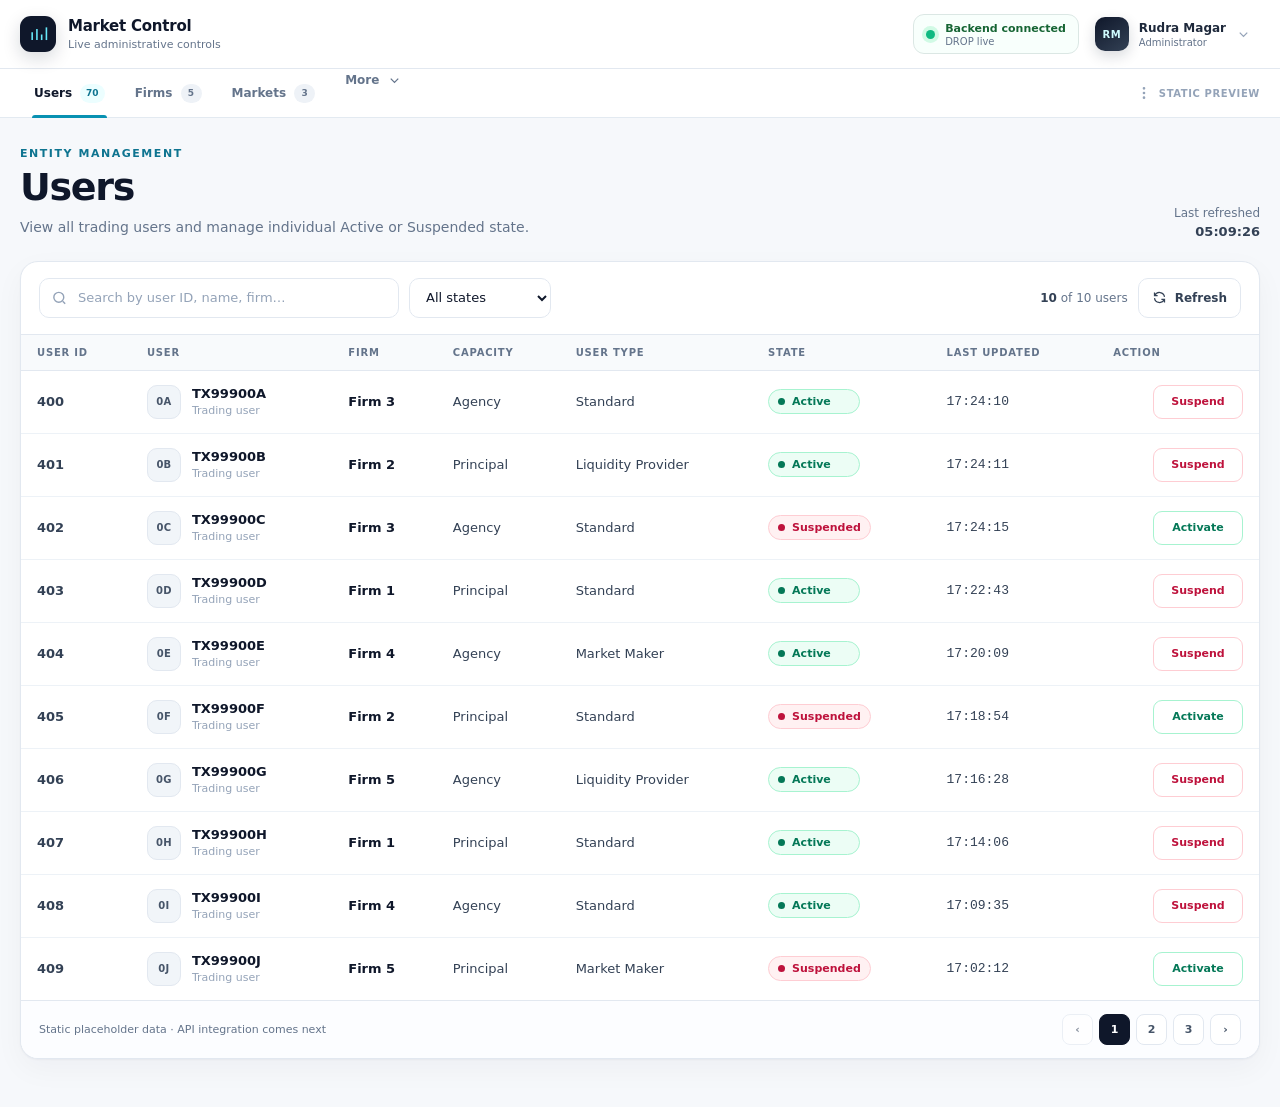
==== frontend/index.html @ 20455102 "Add market control static user, firms, market UI" ====
<!doctype html>
<html lang="en">
<head>
  <meta charset="utf-8">
  <meta name="viewport" content="width=device-width, initial-scale=1">
  <meta name="description" content="Market Control Users page">
  <title>Users · Market Control</title>
  <link rel="stylesheet" href="./css/output.css">
</head>
<body>
  <div class="app-shell">
    <header class="site-header">
      <div class="topbar">
        <div class="topbar-inner">
          <a class="brand" href="./index.html" aria-label="Market Control users page">
            <span class="brand-mark"><svg width="19" height="19" viewBox="0 0 24 24" fill="none" stroke="currentColor" stroke-width="2" aria-hidden="true"><path d="M4 19V9"></path><path d="M10 19V5"></path><path d="M16 19v-7"></path><path d="M22 19V3"></path></svg></span>
            <span class="brand-copy">
              <span class="brand-title">Market Control</span>
              <span class="brand-subtitle">Live administrative controls</span>
            </span>
          </a>

          <div class="topbar-actions">
            <div class="connection" title="Static design preview">
              <span class="connection-dot" aria-hidden="true"></span>
              <span class="connection-copy">
                <strong>Backend connected</strong>
                <span>DROP live</span>
              </span>
            </div>

            <div class="user-menu">
              <button class="user-menu-button" type="button" data-user-menu-button aria-expanded="false" aria-controls="user-menu-panel">
                <span class="logged-user-avatar" aria-hidden="true">RM</span>
                <span class="logged-user-copy">
                  <strong>Rudra Magar</strong>
                  <span>Administrator</span>
                </span>
                <span class="user-menu-chevron"><svg width="15" height="15" viewBox="0 0 24 24" fill="none" stroke="currentColor" stroke-width="2" aria-hidden="true"><path d="m6 9 6 6 6-6"></path></svg></span>
              </button>

              <div class="user-dropdown" id="user-menu-panel" data-user-menu-panel hidden>
                <div class="user-dropdown-header">
                  <span class="logged-user-avatar logged-user-avatar--large" aria-hidden="true">RM</span>
                  <div>
                    <strong>Rudra Magar</strong>
                    <span>Administrator</span>
                  </div>
                </div>
                <div class="user-dropdown-divider"></div>
                <button class="user-dropdown-item" type="button" disabled>
                  <svg width="17" height="17" viewBox="0 0 24 24" fill="none" stroke="currentColor" stroke-width="2" aria-hidden="true"><path d="M20 21a8 8 0 0 0-16 0"></path><circle cx="12" cy="7" r="4"></circle></svg>
                  <span>Profile settings</span>
                  <small>Later</small>
                </button>
                <button class="user-dropdown-item" type="button" disabled>
                  <svg width="17" height="17" viewBox="0 0 24 24" fill="none" stroke="currentColor" stroke-width="2" aria-hidden="true"><path d="M10 17l5-5-5-5"></path><path d="M15 12H3"></path><path d="M15 3h4a2 2 0 0 1 2 2v14a2 2 0 0 1-2 2h-4"></path></svg>
                  <span>Sign out</span>
                  <small>Later</small>
                </button>
              </div>
            </div>

            <button class="mobile-nav-button" type="button" data-mobile-nav-button aria-expanded="false" aria-controls="primary-navigation" aria-label="Open navigation">
              <svg width="20" height="20" viewBox="0 0 24 24" fill="none" stroke="currentColor" stroke-width="2" aria-hidden="true"><path d="M4 7h16"></path><path d="M4 12h16"></path><path d="M4 17h16"></path></svg>
            </button>
          </div>
        </div>
      </div>

      <nav class="primary-nav" id="primary-navigation" data-primary-nav aria-label="Primary navigation">
        <div class="primary-nav-inner">
          <div class="primary-nav-links">
            <a class="primary-nav-link" href="index.html" aria-current="page">Users <span class="primary-nav-count">70</span></a>
            <a class="primary-nav-link" href="firms.html">Firms <span class="primary-nav-count">5</span></a>
            <a class="primary-nav-link" href="markets.html">Markets <span class="primary-nav-count">3</span></a>

            <div class="more-menu">
              <button class="primary-nav-link primary-nav-link--button" type="button" data-more-menu-button aria-expanded="false" aria-controls="more-navigation-menu">
                <span>More</span>
                <svg width="15" height="15" viewBox="0 0 24 24" fill="none" stroke="currentColor" stroke-width="2" aria-hidden="true"><path d="m6 9 6 6 6-6"></path></svg>
              </button>
              <div class="more-dropdown" id="more-navigation-menu" data-more-menu-panel hidden>
                <p class="more-dropdown-label">Future modules</p>
                <button type="button" disabled><span>Sessions</span><small>Coming later</small></button>
                <button type="button" disabled><span>System events</span><small>Coming later</small></button>
                <button type="button" disabled><span>Reference data</span><small>Coming later</small></button>
              </div>
            </div>
          </div>

          <div class="primary-nav-context">
            <svg width="16" height="16" viewBox="0 0 24 24" fill="none" stroke="currentColor" stroke-width="2" aria-hidden="true"><circle cx="12" cy="5" r="1"></circle><circle cx="12" cy="12" r="1"></circle><circle cx="12" cy="19" r="1"></circle></svg>
            <span>Static preview</span>
          </div>
        </div>
      </nav>
    </header>

    <main class="page">
      <section class="page-heading">
        <div>
          <p class="eyebrow">Entity management</p>
          <h1 class="page-title">Users</h1>
          <p class="page-description">View all trading users and manage individual Active or Suspended state.</p>
        </div>
        <div class="refreshed">Last refreshed<strong data-refreshed-time>--:--:--</strong></div>
      </section>


      <section class="table-card" aria-labelledby="users-table-title">
        <div class="table-toolbar">
          <div class="toolbar-left">
            <label class="search-wrap">
              <span class="sr-only">Search users</span>
              <svg class="search-icon" viewBox="0 0 24 24" fill="none" stroke="currentColor" stroke-width="2" aria-hidden="true"><circle cx="11" cy="11" r="7"></circle><path d="m20 20-3.5-3.5"></path></svg>
              <input class="search-input" type="search" placeholder="Search by user ID, name, firm…" data-search autocomplete="off">
            </label>
            <label>
              <span class="sr-only">Filter by state</span>
              <select class="filter-select" data-state-filter aria-label="Filter by state">
                <option value="all">All states</option>
                <option value="active">Active</option>
                <option value="suspended">Suspended</option>
              </select>
            </label>
          </div>
          <div class="toolbar-right">
            <span class="summary-text"><strong data-visible-count>10</strong> of 10 users</span>
            <button class="refresh-button" type="button" data-refresh><svg width="15" height="15" viewBox="0 0 24 24" fill="none" stroke="currentColor" stroke-width="2" aria-hidden="true"><path d="M20 11a8.1 8.1 0 0 0-15.5-2M4 4v5h5"></path><path d="M4 13a8.1 8.1 0 0 0 15.5 2M20 20v-5h-5"></path></svg><span>Refresh</span></button>
          </div>
        </div>

        <div class="table-scroll">
          <table class="entity-table" data-entity-table data-entity-type="user">
            <caption id="users-table-title" style="position:absolute;width:1px;height:1px;padding:0;margin:-1px;overflow:hidden;clip:rect(0,0,0,0);white-space:nowrap;border:0">Users list</caption>
            <thead><tr><th scope="col">User ID</th><th scope="col">User</th><th scope="col">Firm</th><th scope="col">Capacity</th><th scope="col">User type</th><th scope="col">State</th><th scope="col">Last updated</th><th scope="col">Action</th></tr></thead>
            <tbody><tr data-row data-id="400" data-name="TX99900A" data-state="active" data-search="400 TX99900A Firm 3 Agency Standard active">
      <td class="id-cell">400</td>
      <td><div class="entity-name"><span class="entity-avatar">0A</span><div><div class="cell-primary">TX99900A</div><div class="cell-secondary">Trading user</div></div></div></td>
      <td><div class="cell-primary">Firm 3</div></td>
      <td>Agency</td>
      <td>Standard</td>
      <td><span class="state-badge state-badge--active" data-state-badge>Active</span></td>
      <td class="mono" data-updated-time>17:24:10</td>
      <td class="action-cell"><button class="action-button action-button--suspend" type="button" data-state-action data-action="suspend">Suspend</button></td>
    </tr><tr data-row data-id="401" data-name="TX99900B" data-state="active" data-search="401 TX99900B Firm 2 Principal Liquidity Provider active">
      <td class="id-cell">401</td>
      <td><div class="entity-name"><span class="entity-avatar">0B</span><div><div class="cell-primary">TX99900B</div><div class="cell-secondary">Trading user</div></div></div></td>
      <td><div class="cell-primary">Firm 2</div></td>
      <td>Principal</td>
      <td>Liquidity Provider</td>
      <td><span class="state-badge state-badge--active" data-state-badge>Active</span></td>
      <td class="mono" data-updated-time>17:24:11</td>
      <td class="action-cell"><button class="action-button action-button--suspend" type="button" data-state-action data-action="suspend">Suspend</button></td>
    </tr><tr data-row data-id="402" data-name="TX99900C" data-state="suspended" data-search="402 TX99900C Firm 3 Agency Standard suspended">
      <td class="id-cell">402</td>
      <td><div class="entity-name"><span class="entity-avatar">0C</span><div><div class="cell-primary">TX99900C</div><div class="cell-secondary">Trading user</div></div></div></td>
      <td><div class="cell-primary">Firm 3</div></td>
      <td>Agency</td>
      <td>Standard</td>
      <td><span class="state-badge state-badge--suspended" data-state-badge>Suspended</span></td>
      <td class="mono" data-updated-time>17:24:15</td>
      <td class="action-cell"><button class="action-button action-button--activate" type="button" data-state-action data-action="activate">Activate</button></td>
    </tr><tr data-row data-id="403" data-name="TX99900D" data-state="active" data-search="403 TX99900D Firm 1 Principal Standard active">
      <td class="id-cell">403</td>
      <td><div class="entity-name"><span class="entity-avatar">0D</span><div><div class="cell-primary">TX99900D</div><div class="cell-secondary">Trading user</div></div></div></td>
      <td><div class="cell-primary">Firm 1</div></td>
      <td>Principal</td>
      <td>Standard</td>
      <td><span class="state-badge state-badge--active" data-state-badge>Active</span></td>
      <td class="mono" data-updated-time>17:22:43</td>
      <td class="action-cell"><button class="action-button action-button--suspend" type="button" data-state-action data-action="suspend">Suspend</button></td>
    </tr><tr data-row data-id="404" data-name="TX99900E" data-state="active" data-search="404 TX99900E Firm 4 Agency Market Maker active">
      <td class="id-cell">404</td>
      <td><div class="entity-name"><span class="entity-avatar">0E</span><div><div class="cell-primary">TX99900E</div><div class="cell-secondary">Trading user</div></div></div></td>
      <td><div class="cell-primary">Firm 4</div></td>
      <td>Agency</td>
      <td>Market Maker</td>
      <td><span class="state-badge state-badge--active" data-state-badge>Active</span></td>
      <td class="mono" data-updated-time>17:20:09</td>
      <td class="action-cell"><button class="action-button action-button--suspend" type="button" data-state-action data-action="suspend">Suspend</button></td>
    </tr><tr data-row data-id="405" data-name="TX99900F" data-state="suspended" data-search="405 TX99900F Firm 2 Principal Standard suspended">
      <td class="id-cell">405</td>
      <td><div class="entity-name"><span class="entity-avatar">0F</span><div><div class="cell-primary">TX99900F</div><div class="cell-secondary">Trading user</div></div></div></td>
      <td><div class="cell-primary">Firm 2</div></td>
      <td>Principal</td>
      <td>Standard</td>
      <td><span class="state-badge state-badge--suspended" data-state-badge>Suspended</span></td>
      <td class="mono" data-updated-time>17:18:54</td>
      <td class="action-cell"><button class="action-button action-button--activate" type="button" data-state-action data-action="activate">Activate</button></td>
    </tr><tr data-row data-id="406" data-name="TX99900G" data-state="active" data-search="406 TX99900G Firm 5 Agency Liquidity Provider active">
      <td class="id-cell">406</td>
      <td><div class="entity-name"><span class="entity-avatar">0G</span><div><div class="cell-primary">TX99900G</div><div class="cell-secondary">Trading user</div></div></div></td>
      <td><div class="cell-primary">Firm 5</div></td>
      <td>Agency</td>
      <td>Liquidity Provider</td>
      <td><span class="state-badge state-badge--active" data-state-badge>Active</span></td>
      <td class="mono" data-updated-time>17:16:28</td>
      <td class="action-cell"><button class="action-button action-button--suspend" type="button" data-state-action data-action="suspend">Suspend</button></td>
    </tr><tr data-row data-id="407" data-name="TX99900H" data-state="active" data-search="407 TX99900H Firm 1 Principal Standard active">
      <td class="id-cell">407</td>
      <td><div class="entity-name"><span class="entity-avatar">0H</span><div><div class="cell-primary">TX99900H</div><div class="cell-secondary">Trading user</div></div></div></td>
      <td><div class="cell-primary">Firm 1</div></td>
      <td>Principal</td>
      <td>Standard</td>
      <td><span class="state-badge state-badge--active" data-state-badge>Active</span></td>
      <td class="mono" data-updated-time>17:14:06</td>
      <td class="action-cell"><button class="action-button action-button--suspend" type="button" data-state-action data-action="suspend">Suspend</button></td>
    </tr><tr data-row data-id="408" data-name="TX99900I" data-state="active" data-search="408 TX99900I Firm 4 Agency Standard active">
      <td class="id-cell">408</td>
      <td><div class="entity-name"><span class="entity-avatar">0I</span><div><div class="cell-primary">TX99900I</div><div class="cell-secondary">Trading user</div></div></div></td>
      <td><div class="cell-primary">Firm 4</div></td>
      <td>Agency</td>
      <td>Standard</td>
      <td><span class="state-badge state-badge--active" data-state-badge>Active</span></td>
      <td class="mono" data-updated-time>17:09:35</td>
      <td class="action-cell"><button class="action-button action-button--suspend" type="button" data-state-action data-action="suspend">Suspend</button></td>
    </tr><tr data-row data-id="409" data-name="TX99900J" data-state="suspended" data-search="409 TX99900J Firm 5 Principal Market Maker suspended">
      <td class="id-cell">409</td>
      <td><div class="entity-name"><span class="entity-avatar">0J</span><div><div class="cell-primary">TX99900J</div><div class="cell-secondary">Trading user</div></div></div></td>
      <td><div class="cell-primary">Firm 5</div></td>
      <td>Principal</td>
      <td>Market Maker</td>
      <td><span class="state-badge state-badge--suspended" data-state-badge>Suspended</span></td>
      <td class="mono" data-updated-time>17:02:12</td>
      <td class="action-cell"><button class="action-button action-button--activate" type="button" data-state-action data-action="activate">Activate</button></td>
    </tr></tbody>
          </table>
        </div>

        <div class="empty-state" data-empty-state>
          <div class="empty-state-icon"><svg width="22" height="22" viewBox="0 0 24 24" fill="none" stroke="currentColor" stroke-width="2" aria-hidden="true"><circle cx="11" cy="11" r="7"></circle><path d="m20 20-3.5-3.5"></path></svg></div>
          <h2>No matching users</h2>
          <p>Change the search text or state filter.</p>
        </div>

        <footer class="table-footer">
          <span>Static placeholder data · API integration comes next</span>
          <div class="page-buttons" aria-label="Pagination preview">
            <button class="page-button" type="button" disabled aria-label="Previous page">‹</button>
            <button class="page-button" type="button" aria-current="page">1</button>
            <button class="page-button" type="button">2</button>
            <button class="page-button" type="button">3</button>
            <button class="page-button" type="button" aria-label="Next page">›</button>
          </div>
        </footer>
      </section>
    </main>
  </div>

  <dialog class="confirm-dialog" id="state-dialog">
    <div class="dialog-body">
      <div class="dialog-icon dialog-icon--danger" data-dialog-icon><svg width="22" height="22" viewBox="0 0 24 24" fill="none" stroke="currentColor" stroke-width="2.2" aria-hidden="true"><path d="M12 9v4"></path><path d="M12 17h.01"></path><path d="M10.3 3.5 2.6 17a2 2 0 0 0 1.7 3h15.4a2 2 0 0 0 1.7-3L13.7 3.5a2 2 0 0 0-3.4 0Z"></path></svg></div>
      <h2 class="dialog-title" data-dialog-title>Change state?</h2>
      <p class="dialog-description" data-dialog-description></p>
      <div class="dialog-details">
        <div class="dialog-detail"><span>Name</span><strong data-dialog-entity>—</strong></div>
        <div class="dialog-detail"><span>ID</span><strong data-dialog-identifier>—</strong></div>
        <div class="dialog-detail"><span>Current state</span><strong data-dialog-current-state>—</strong></div>
        <div class="dialog-detail"><span>Requested state</span><strong data-dialog-requested-state>—</strong></div>
      </div>
    </div>
    <div class="dialog-actions">
      <button class="dialog-button" type="button" data-dialog-cancel>Cancel</button>
      <button class="dialog-button dialog-button--confirm-danger" type="button" data-dialog-confirm>Confirm</button>
    </div>
  </dialog>

  <div class="toast-region" data-toast-region aria-live="polite" aria-atomic="true"></div>
  <script src="./js/app.js" defer></script>
</body>
</html>
---- frontend/css/output.css ----
:root {
  color-scheme: light;
  --bg: #f6f8fb;
  --surface: #ffffff;
  --surface-muted: #f8fafc;
  --border: #e2e8f0;
  --border-strong: #cbd5e1;
  --text: #0f172a;
  --text-muted: #64748b;
  --text-soft: #94a3b8;
  --brand: #0891b2;
  --brand-dark: #0e7490;
  --brand-soft: #ecfeff;
  --success: #047857;
  --success-soft: #ecfdf5;
  --success-border: #a7f3d0;
  --danger: #be123c;
  --danger-soft: #fff1f2;
  --danger-border: #fecdd3;
  --warning: #b45309;
  --warning-soft: #fffbeb;
  --warning-border: #fde68a;
  --shadow: 0 1px 2px rgba(15, 23, 42, 0.04), 0 10px 30px rgba(15, 23, 42, 0.04);
  font-family: Inter, ui-sans-serif, system-ui, -apple-system, BlinkMacSystemFont, "Segoe UI", sans-serif;
}

* { box-sizing: border-box; }
html { min-width: 320px; background: var(--bg); scroll-behavior: smooth; }
body { margin: 0; min-height: 100vh; background: var(--bg); color: var(--text); }
button, input, select { font: inherit; }
button, a { -webkit-tap-highlight-color: transparent; }
a { color: inherit; text-decoration: none; }
button { cursor: pointer; }
button:disabled { cursor: not-allowed; opacity: .65; }
:focus-visible { outline: 3px solid rgba(6, 182, 212, .28); outline-offset: 2px; }

.app-shell { min-height: 100vh; }
.site-header { position: sticky; top: 0; z-index: 40; background: rgba(255,255,255,.96); box-shadow: 0 1px 0 rgba(226,232,240,.9); backdrop-filter: blur(16px); }
.topbar { border-bottom: 1px solid var(--border); }
.topbar-inner { width: min(1440px, calc(100% - 40px)); min-height: 68px; display: flex; align-items: center; justify-content: space-between; gap: 24px; margin: 0 auto; }
.brand { display: flex; align-items: center; gap: 12px; min-width: 0; }
.brand-mark { width: 36px; height: 36px; display: grid; flex: 0 0 auto; place-items: center; border-radius: 11px; background: #0f172a; color: #67e8f9; box-shadow: 0 6px 18px rgba(15,23,42,.16); }
.brand-copy { min-width: 0; }
.brand-title { display: block; margin: 0; font-size: 15px; line-height: 1.2; font-weight: 800; letter-spacing: -.015em; }
.brand-subtitle { display: block; margin: 3px 0 0; color: var(--text-muted); font-size: 11px; white-space: nowrap; overflow: hidden; text-overflow: ellipsis; }
.topbar-actions { display: flex; align-items: center; gap: 10px; }
.connection { min-height: 40px; display: flex; align-items: center; gap: 10px; padding: 0 12px; border: 1px solid #dbe7e4; border-radius: 11px; background: #f8fffc; color: #334155; white-space: nowrap; }
.connection-dot { width: 9px; height: 9px; flex: 0 0 auto; border-radius: 999px; background: #10b981; box-shadow: 0 0 0 4px #d1fae5; }
.connection-copy { display: grid; gap: 1px; }
.connection-copy strong { color: #166534; font-size: 11px; font-weight: 800; }
.connection-copy span { color: #64748b; font-size: 10px; }
.user-menu, .more-menu { position: relative; }
.user-menu-button { min-height: 44px; display: flex; align-items: center; gap: 10px; padding: 4px 8px 4px 5px; border: 1px solid transparent; border-radius: 12px; background: transparent; color: var(--text); transition: border-color .15s ease, background .15s ease; }
.user-menu-button:hover, .user-menu-button[aria-expanded="true"] { border-color: var(--border); background: var(--surface-muted); }
.logged-user-avatar { width: 34px; height: 34px; display: grid; flex: 0 0 auto; place-items: center; border-radius: 10px; background: linear-gradient(145deg, #0f172a, #334155); color: #cffafe; font-size: 10px; font-weight: 850; letter-spacing: .04em; box-shadow: 0 5px 14px rgba(15,23,42,.16); }
.logged-user-avatar--large { width: 42px; height: 42px; border-radius: 12px; font-size: 12px; }
.logged-user-copy { min-width: 0; display: grid; gap: 2px; text-align: left; }
.logged-user-copy strong { max-width: 140px; overflow: hidden; color: #1e293b; font-size: 12px; font-weight: 800; text-overflow: ellipsis; white-space: nowrap; }
.logged-user-copy span { color: var(--text-muted); font-size: 10px; }
.user-menu-chevron { display: grid; color: #94a3b8; transition: transform .15s ease; }
.user-menu-button[aria-expanded="true"] .user-menu-chevron { transform: rotate(180deg); }
.user-dropdown { position: absolute; top: calc(100% + 9px); right: 0; width: 248px; overflow: hidden; border: 1px solid var(--border); border-radius: 14px; background: #fff; box-shadow: 0 20px 50px rgba(15,23,42,.18); }
.user-dropdown-header { display: flex; align-items: center; gap: 11px; padding: 14px; }
.user-dropdown-header div { display: grid; gap: 3px; min-width: 0; }
.user-dropdown-header strong { overflow: hidden; color: #1e293b; font-size: 13px; text-overflow: ellipsis; white-space: nowrap; }
.user-dropdown-header span:last-child { color: var(--text-muted); font-size: 11px; }
.user-dropdown-divider { height: 1px; background: var(--border); }
.user-dropdown-item { width: 100%; min-height: 42px; display: grid; grid-template-columns: 20px minmax(0,1fr) auto; align-items: center; gap: 8px; padding: 0 14px; border: 0; background: #fff; color: #64748b; text-align: left; }
.user-dropdown-item small { color: #94a3b8; font-size: 9px; text-transform: uppercase; }
.mobile-nav-button { width: 40px; height: 40px; display: none; place-items: center; border: 1px solid var(--border); border-radius: 10px; background: #fff; color: #334155; }
.primary-nav { background: #fff; }
.primary-nav-inner { width: min(1440px, calc(100% - 40px)); min-height: 48px; display: flex; align-items: center; justify-content: space-between; gap: 20px; margin: 0 auto; }
.primary-nav-links { height: 48px; display: flex; align-items: stretch; gap: 2px; }
.primary-nav-link { position: relative; display: inline-flex; align-items: center; justify-content: center; gap: 8px; padding: 0 14px; border: 0; background: transparent; color: #64748b; font-size: 12px; font-weight: 800; white-space: nowrap; transition: color .15s ease, background .15s ease; }
.primary-nav-link:hover, .primary-nav-link--button[aria-expanded="true"] { background: #f8fafc; color: #0f172a; }
.primary-nav-link[aria-current="page"] { color: #0f172a; }
.primary-nav-link[aria-current="page"]::after { content: ""; position: absolute; right: 12px; bottom: -1px; left: 12px; height: 3px; border-radius: 999px 999px 0 0; background: var(--brand); }
.primary-nav-count { min-width: 21px; height: 19px; display: inline-grid; padding: 0 6px; place-items: center; border-radius: 999px; background: #eef2f7; color: #64748b; font-size: 9px; }
.primary-nav-link[aria-current="page"] .primary-nav-count { background: var(--brand-soft); color: var(--brand-dark); }
.primary-nav-link--button svg { transition: transform .15s ease; }
.primary-nav-link--button[aria-expanded="true"] svg { transform: rotate(180deg); }
.more-dropdown { position: absolute; top: calc(100% + 8px); left: 0; width: 230px; padding: 7px; border: 1px solid var(--border); border-radius: 13px; background: #fff; box-shadow: 0 18px 45px rgba(15,23,42,.17); }
.more-dropdown-label { margin: 0; padding: 7px 9px 8px; color: #94a3b8; font-size: 9px; font-weight: 850; letter-spacing: .1em; text-transform: uppercase; }
.more-dropdown button { width: 100%; display: grid; grid-template-columns: 1fr auto; align-items: center; gap: 10px; padding: 10px 9px; border: 0; border-radius: 9px; background: transparent; color: #64748b; text-align: left; }
.more-dropdown button small { color: #94a3b8; font-size: 9px; }
.primary-nav-context { display: flex; align-items: center; gap: 7px; color: #94a3b8; font-size: 10px; font-weight: 700; text-transform: uppercase; letter-spacing: .06em; }

.page { width: min(1440px, calc(100% - 40px)); margin: 0 auto; padding: 30px 0 48px; }
.page-heading { display: flex; align-items: flex-end; justify-content: space-between; gap: 24px; margin-bottom: 22px; }
.eyebrow { margin: 0 0 7px; color: var(--brand-dark); font-size: 11px; font-weight: 800; letter-spacing: .14em; text-transform: uppercase; }
.page-title { margin: 0; font-size: clamp(28px, 3vw, 38px); line-height: 1.08; letter-spacing: -.035em; }
.page-description { margin: 9px 0 0; color: var(--text-muted); font-size: 14px; line-height: 1.55; }
.refreshed { color: var(--text-muted); font-size: 12px; text-align: right; }
.refreshed strong { display: block; margin-top: 4px; color: #334155; font-size: 13px; }


.table-card { overflow: hidden; border: 1px solid var(--border); border-radius: 18px; background: var(--surface); box-shadow: var(--shadow); }
.table-toolbar { display: flex; align-items: center; justify-content: space-between; gap: 14px; padding: 16px 18px; border-bottom: 1px solid var(--border); }
.toolbar-left, .toolbar-right { display: flex; align-items: center; gap: 10px; }
.search-wrap { position: relative; width: min(360px, 40vw); }
.search-icon { position: absolute; left: 12px; top: 50%; width: 17px; height: 17px; color: var(--text-soft); transform: translateY(-50%); pointer-events: none; }
.search-input, .filter-select { height: 40px; border: 1px solid var(--border); border-radius: 10px; background: var(--surface); color: var(--text); font-size: 13px; transition: border-color .15s ease, box-shadow .15s ease; }
.search-input { width: 100%; padding: 0 13px 0 38px; }
.filter-select { min-width: 142px; padding: 0 34px 0 12px; }
.search-input::placeholder { color: var(--text-soft); }
.search-input:hover, .filter-select:hover { border-color: var(--border-strong); }
.search-input:focus, .filter-select:focus { border-color: #22d3ee; box-shadow: 0 0 0 3px rgba(34,211,238,.13); outline: none; }
.summary-text { color: var(--text-muted); font-size: 12px; white-space: nowrap; }
.summary-text strong { color: #334155; }
.refresh-button { height: 40px; display: inline-flex; align-items: center; gap: 8px; padding: 0 13px; border: 1px solid var(--border); border-radius: 10px; background: var(--surface); color: #334155; font-size: 12px; font-weight: 750; transition: background .15s ease, border-color .15s ease; }
.refresh-button:hover { border-color: var(--border-strong); background: var(--surface-muted); }

.table-scroll { overflow-x: auto; }
.entity-table { width: 100%; min-width: 1040px; border-collapse: collapse; }
.entity-table th { padding: 12px 16px; border-bottom: 1px solid var(--border); background: var(--surface-muted); color: var(--text-muted); font-size: 10px; font-weight: 800; letter-spacing: .08em; text-align: left; text-transform: uppercase; white-space: nowrap; }
.entity-table td { padding: 14px 16px; border-bottom: 1px solid #edf2f7; color: #334155; font-size: 13px; vertical-align: middle; }
.entity-table tbody tr { transition: background .15s ease; }
.entity-table tbody tr:hover { background: #fbfdff; }
.entity-table tbody tr:last-child td { border-bottom: 0; }
.cell-primary { color: var(--text); font-weight: 750; }
.cell-secondary { margin-top: 3px; color: var(--text-soft); font-size: 11px; }
.id-cell { color: #475569; font-variant-numeric: tabular-nums; font-weight: 700; }
.entity-name { display: flex; align-items: center; gap: 11px; }
.entity-avatar { width: 34px; height: 34px; display: grid; flex: 0 0 auto; place-items: center; border: 1px solid #e2e8f0; border-radius: 10px; background: #f1f5f9; color: #475569; font-size: 10px; font-weight: 850; letter-spacing: .02em; }
.mono { font-family: ui-monospace, SFMono-Regular, Menlo, Monaco, Consolas, monospace; font-size: 12px; font-variant-numeric: tabular-nums; }
.state-badge { display: inline-flex; align-items: center; gap: 7px; min-width: 92px; padding: 5px 9px; border: 1px solid; border-radius: 999px; font-size: 11px; font-weight: 800; }
.state-badge::before { content: ""; width: 7px; height: 7px; border-radius: 999px; background: currentColor; }
.state-badge--active { border-color: var(--success-border); background: var(--success-soft); color: var(--success); }
.state-badge--suspended { border-color: var(--danger-border); background: var(--danger-soft); color: var(--danger); }
.state-badge--standby { border-color: var(--warning-border); background: var(--warning-soft); color: var(--warning); }
.action-cell { text-align: right; }
.action-button { min-width: 90px; height: 34px; padding: 0 12px; border: 1px solid; border-radius: 9px; background: #fff; font-size: 11px; font-weight: 800; transition: background .15s ease, border-color .15s ease, transform .1s ease; }
.action-button:active { transform: translateY(1px); }
.action-button--suspend { border-color: #fecdd3; color: var(--danger); }
.action-button--suspend:hover { border-color: #fda4af; background: var(--danger-soft); }
.action-button--activate { border-color: #a7f3d0; color: var(--success); }
.action-button--activate:hover { border-color: #6ee7b7; background: var(--success-soft); }
.empty-state { display: none; padding: 50px 20px; text-align: center; }
.empty-state.is-visible { display: block; }
.empty-state-icon { width: 44px; height: 44px; display: grid; margin: 0 auto 12px; place-items: center; border-radius: 13px; background: #f1f5f9; color: #64748b; }
.empty-state h2 { margin: 0; font-size: 15px; }
.empty-state p { margin: 6px 0 0; color: var(--text-muted); font-size: 12px; }
.table-footer { display: flex; align-items: center; justify-content: space-between; gap: 16px; padding: 13px 18px; border-top: 1px solid var(--border); background: #fcfdff; color: var(--text-muted); font-size: 11px; }
.page-buttons { display: flex; gap: 6px; }
.page-button { min-width: 31px; height: 31px; border: 1px solid var(--border); border-radius: 8px; background: #fff; color: #475569; font-size: 11px; font-weight: 750; }
.page-button:hover { background: var(--surface-muted); }
.page-button[aria-current="page"] { border-color: #0f172a; background: #0f172a; color: #fff; }

.confirm-dialog { width: min(440px, calc(100% - 32px)); padding: 0; border: 0; border-radius: 18px; background: #fff; box-shadow: 0 30px 80px rgba(15,23,42,.28); }
.confirm-dialog::backdrop { background: rgba(15,23,42,.48); backdrop-filter: blur(3px); }
.dialog-body { padding: 23px 24px 20px; }
.dialog-icon { width: 44px; height: 44px; display: grid; place-items: center; border-radius: 13px; }
.dialog-icon--danger { background: var(--danger-soft); color: var(--danger); }
.dialog-icon--success { background: var(--success-soft); color: var(--success); }
.dialog-title { margin: 17px 0 0; font-size: 19px; letter-spacing: -.025em; }
.dialog-description { margin: 8px 0 0; color: var(--text-muted); font-size: 13px; line-height: 1.55; }
.dialog-details { margin: 18px 0 0; padding: 13px 14px; border: 1px solid var(--border); border-radius: 11px; background: var(--surface-muted); }
.dialog-detail { display: flex; justify-content: space-between; gap: 14px; padding: 5px 0; font-size: 12px; }
.dialog-detail span:first-child { color: var(--text-muted); }
.dialog-detail strong { color: #334155; text-align: right; }
.dialog-actions { display: flex; justify-content: flex-end; gap: 9px; padding: 15px 24px; border-top: 1px solid var(--border); background: #fbfcfe; }
.dialog-button { height: 38px; padding: 0 14px; border: 1px solid var(--border); border-radius: 9px; background: #fff; color: #334155; font-size: 12px; font-weight: 800; }
.dialog-button:hover { background: var(--surface-muted); }
.dialog-button--confirm-danger { border-color: #be123c; background: #be123c; color: #fff; }
.dialog-button--confirm-danger:hover { background: #9f1239; }
.dialog-button--confirm-success { border-color: #047857; background: #047857; color: #fff; }
.dialog-button--confirm-success:hover { background: #065f46; }

.toast-region { position: fixed; right: 20px; bottom: 20px; z-index: 60; display: grid; gap: 10px; }
.toast { min-width: 300px; max-width: 420px; display: flex; align-items: flex-start; gap: 11px; padding: 13px 14px; border: 1px solid #a7f3d0; border-radius: 12px; background: #f0fdf4; color: #065f46; box-shadow: 0 16px 40px rgba(15,23,42,.16); animation: toast-in .2s ease-out; }
.toast-icon { width: 22px; height: 22px; display: grid; flex: 0 0 auto; place-items: center; border-radius: 999px; background: #d1fae5; }
.toast-title { font-size: 12px; font-weight: 850; }
.toast-message { margin-top: 2px; color: #047857; font-size: 11px; line-height: 1.45; }
@keyframes toast-in { from { opacity: 0; transform: translateY(8px); } to { opacity: 1; transform: translateY(0); } }

@media (max-width: 900px) {
  .topbar-inner, .primary-nav-inner, .page { width: min(100% - 28px, 1440px); }
  .page-heading { align-items: flex-start; }
  .table-toolbar { align-items: stretch; flex-direction: column; }
  .toolbar-left, .toolbar-right { width: 100%; }
  .search-wrap { flex: 1; width: auto; }
  .toolbar-right { justify-content: space-between; }
  .primary-nav-context { display: none; }
}

@media (max-width: 720px) {
  .site-header { position: sticky; }
  .topbar-inner { min-height: 62px; }
  .brand-subtitle, .connection-copy span { display: none; }
  .connection { min-height: 38px; padding-inline: 10px; }
  .logged-user-copy, .user-menu-chevron { display: none; }
  .user-menu-button { padding: 3px; }
  .mobile-nav-button { display: grid; }
  .primary-nav { display: none; border-top: 1px solid var(--border); }
  .primary-nav.is-open { display: block; }
  .primary-nav-inner { width: 100%; display: block; min-height: 0; }
  .primary-nav-links { height: auto; display: grid; gap: 0; padding: 7px 14px 12px; }
  .primary-nav-link { min-height: 44px; justify-content: flex-start; padding: 0 12px; border-radius: 10px; }
  .primary-nav-link[aria-current="page"] { background: var(--brand-soft); color: var(--brand-dark); }
  .primary-nav-link[aria-current="page"]::after { display: none; }
  .primary-nav-count { margin-left: auto; }
  .more-menu { width: 100%; }
  .primary-nav-link--button { width: 100%; }
  .primary-nav-link--button svg { margin-left: auto; }
  .more-dropdown { position: static; width: auto; margin: 3px 0 5px 12px; border-radius: 10px; box-shadow: none; }
  .user-dropdown { position: fixed; top: 58px; right: 14px; left: auto; }
  .page { padding-top: 22px; }
  .page-heading { display: block; }
  .refreshed { margin-top: 13px; text-align: left; }
  .refreshed strong { display: inline; margin-left: 6px; }
  .toolbar-left { display: grid; grid-template-columns: 1fr; }
  .toolbar-right { align-items: center; }
  .filter-select, .search-wrap { width: 100%; }
  .refresh-button span { display: none; }
  .table-footer { align-items: flex-start; flex-direction: column; }
  .toast-region { right: 14px; bottom: 14px; left: 14px; }
  .toast { min-width: 0; max-width: none; }
}

@media (max-width: 460px) {
  .topbar-actions { gap: 6px; }
  .connection-copy { display: none; }
  .connection { width: 38px; min-height: 38px; justify-content: center; padding: 0; }
  .brand-title { font-size: 14px; }
  .brand-mark { width: 34px; height: 34px; }
}
.sr-only { position: absolute; width: 1px; height: 1px; padding: 0; margin: -1px; overflow: hidden; clip: rect(0,0,0,0); white-space: nowrap; border: 0; }
tr[hidden] { display: none; }
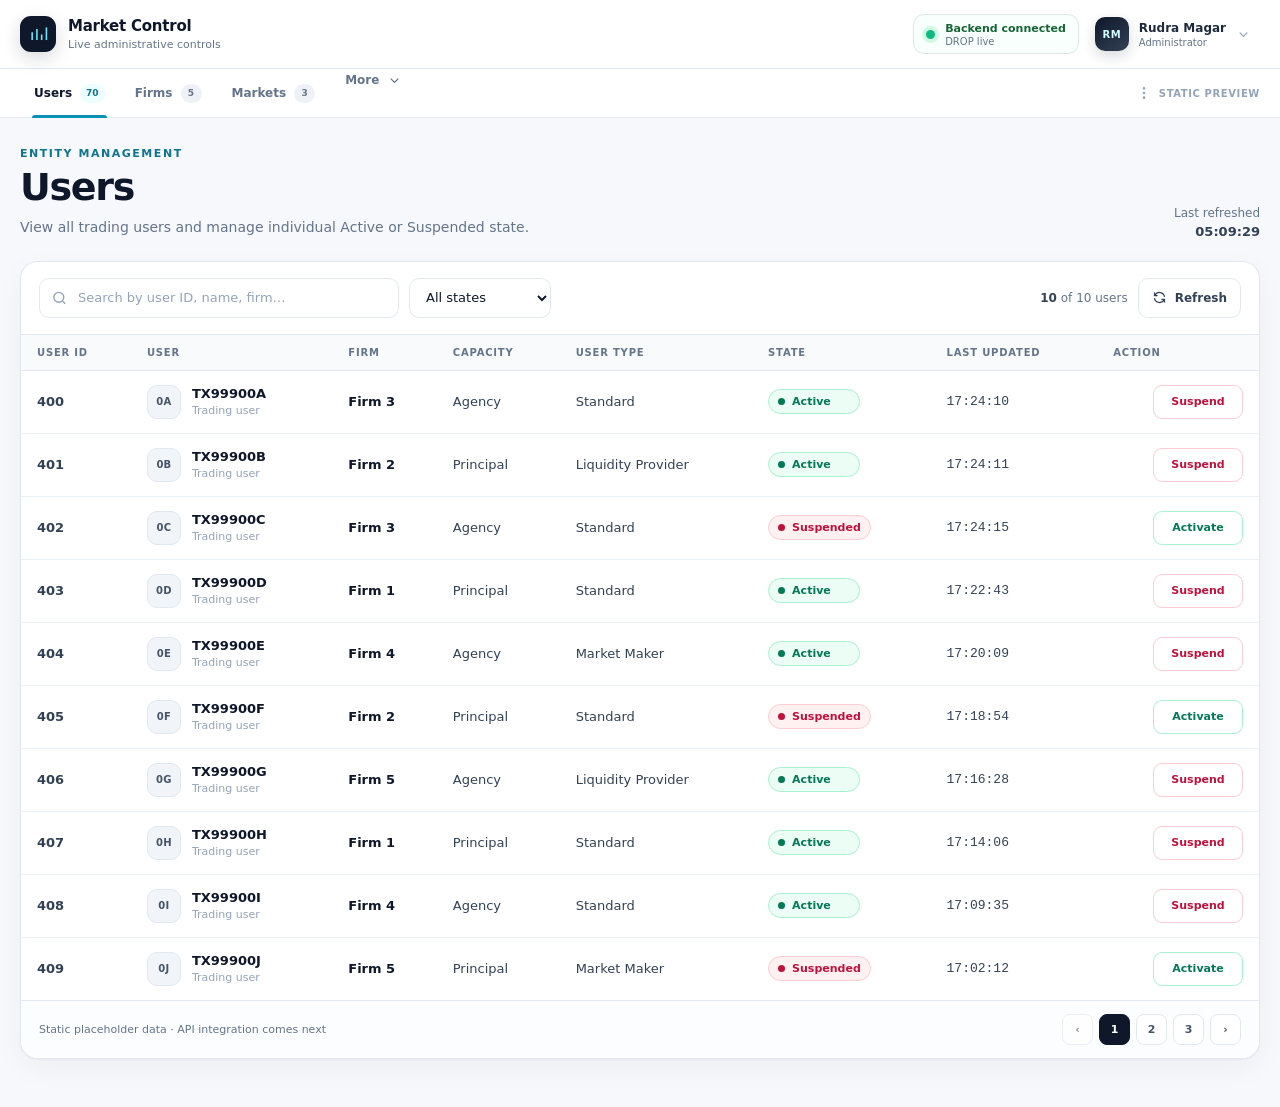
==== commit 43f08b21: "Add Api js" ====
--- a/frontend/index.html
+++ b/frontend/index.html
@@ -268,6 +268,7 @@
   </dialog>
 
   <div class="toast-region" data-toast-region aria-live="polite" aria-atomic="true"></div>
-  <script src="./js/app.js" defer></script>
+  
+  <script type="module" src="./js/app.js"></script>
 </body>
 </html>
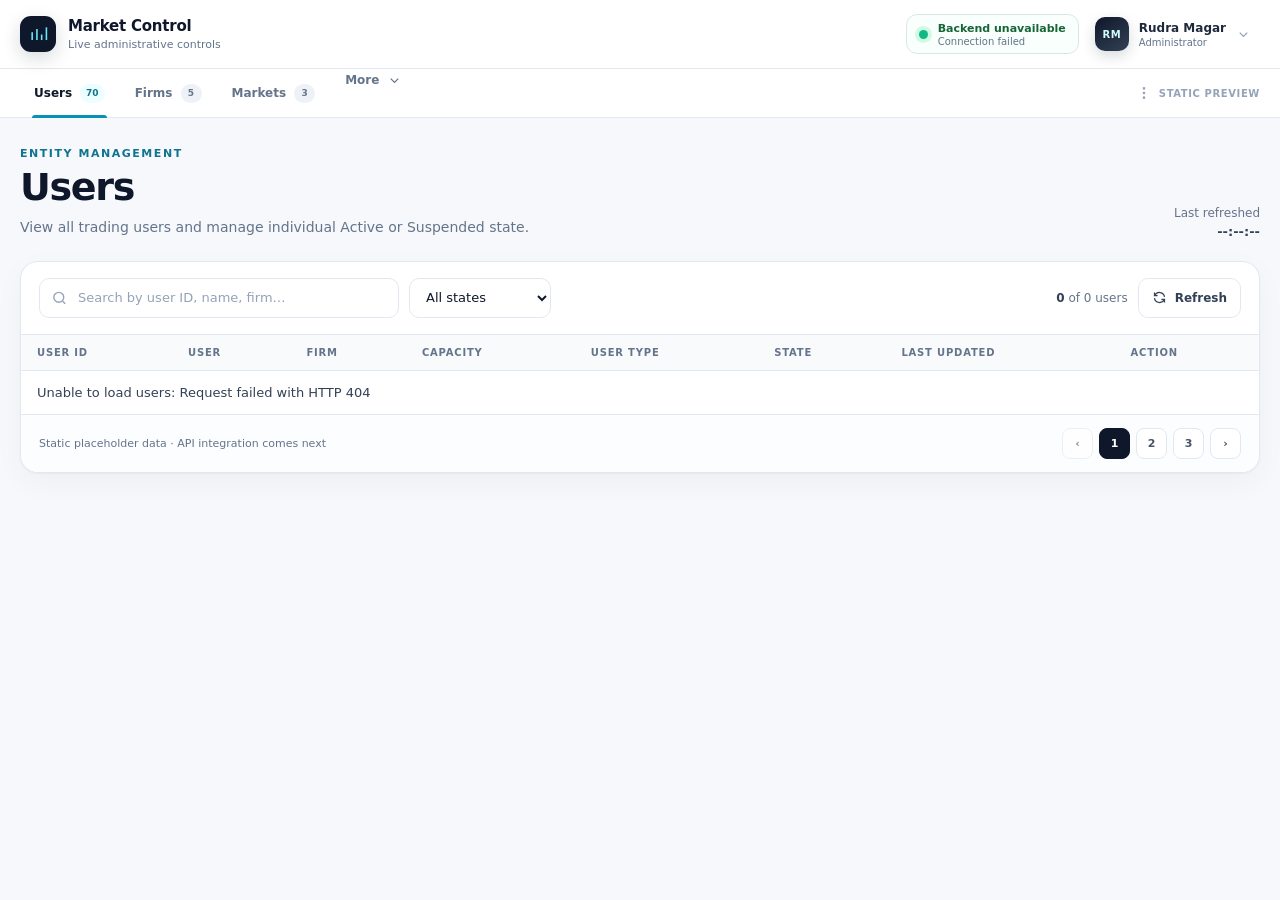
==== commit 87e4399c: "Load users" ====
--- a/frontend/index.html
+++ b/frontend/index.html
@@ -7,7 +7,7 @@
   <title>Users · Market Control</title>
   <link rel="stylesheet" href="./css/output.css">
 </head>
-<body>
+<body data-page="users" class="min-h-screen bg-slate-50 text-slate-900">
   <div class="app-shell">
     <header class="site-header">
       <div class="topbar">
@@ -135,97 +135,13 @@
           <table class="entity-table" data-entity-table data-entity-type="user">
             <caption id="users-table-title" style="position:absolute;width:1px;height:1px;padding:0;margin:-1px;overflow:hidden;clip:rect(0,0,0,0);white-space:nowrap;border:0">Users list</caption>
             <thead><tr><th scope="col">User ID</th><th scope="col">User</th><th scope="col">Firm</th><th scope="col">Capacity</th><th scope="col">User type</th><th scope="col">State</th><th scope="col">Last updated</th><th scope="col">Action</th></tr></thead>
-            <tbody><tr data-row data-id="400" data-name="TX99900A" data-state="active" data-search="400 TX99900A Firm 3 Agency Standard active">
-      <td class="id-cell">400</td>
-      <td><div class="entity-name"><span class="entity-avatar">0A</span><div><div class="cell-primary">TX99900A</div><div class="cell-secondary">Trading user</div></div></div></td>
-      <td><div class="cell-primary">Firm 3</div></td>
-      <td>Agency</td>
-      <td>Standard</td>
-      <td><span class="state-badge state-badge--active" data-state-badge>Active</span></td>
-      <td class="mono" data-updated-time>17:24:10</td>
-      <td class="action-cell"><button class="action-button action-button--suspend" type="button" data-state-action data-action="suspend">Suspend</button></td>
-    </tr><tr data-row data-id="401" data-name="TX99900B" data-state="active" data-search="401 TX99900B Firm 2 Principal Liquidity Provider active">
-      <td class="id-cell">401</td>
-      <td><div class="entity-name"><span class="entity-avatar">0B</span><div><div class="cell-primary">TX99900B</div><div class="cell-secondary">Trading user</div></div></div></td>
-      <td><div class="cell-primary">Firm 2</div></td>
-      <td>Principal</td>
-      <td>Liquidity Provider</td>
-      <td><span class="state-badge state-badge--active" data-state-badge>Active</span></td>
-      <td class="mono" data-updated-time>17:24:11</td>
-      <td class="action-cell"><button class="action-button action-button--suspend" type="button" data-state-action data-action="suspend">Suspend</button></td>
-    </tr><tr data-row data-id="402" data-name="TX99900C" data-state="suspended" data-search="402 TX99900C Firm 3 Agency Standard suspended">
-      <td class="id-cell">402</td>
-      <td><div class="entity-name"><span class="entity-avatar">0C</span><div><div class="cell-primary">TX99900C</div><div class="cell-secondary">Trading user</div></div></div></td>
-      <td><div class="cell-primary">Firm 3</div></td>
-      <td>Agency</td>
-      <td>Standard</td>
-      <td><span class="state-badge state-badge--suspended" data-state-badge>Suspended</span></td>
-      <td class="mono" data-updated-time>17:24:15</td>
-      <td class="action-cell"><button class="action-button action-button--activate" type="button" data-state-action data-action="activate">Activate</button></td>
-    </tr><tr data-row data-id="403" data-name="TX99900D" data-state="active" data-search="403 TX99900D Firm 1 Principal Standard active">
-      <td class="id-cell">403</td>
-      <td><div class="entity-name"><span class="entity-avatar">0D</span><div><div class="cell-primary">TX99900D</div><div class="cell-secondary">Trading user</div></div></div></td>
-      <td><div class="cell-primary">Firm 1</div></td>
-      <td>Principal</td>
-      <td>Standard</td>
-      <td><span class="state-badge state-badge--active" data-state-badge>Active</span></td>
-      <td class="mono" data-updated-time>17:22:43</td>
-      <td class="action-cell"><button class="action-button action-button--suspend" type="button" data-state-action data-action="suspend">Suspend</button></td>
-    </tr><tr data-row data-id="404" data-name="TX99900E" data-state="active" data-search="404 TX99900E Firm 4 Agency Market Maker active">
-      <td class="id-cell">404</td>
-      <td><div class="entity-name"><span class="entity-avatar">0E</span><div><div class="cell-primary">TX99900E</div><div class="cell-secondary">Trading user</div></div></div></td>
-      <td><div class="cell-primary">Firm 4</div></td>
-      <td>Agency</td>
-      <td>Market Maker</td>
-      <td><span class="state-badge state-badge--active" data-state-badge>Active</span></td>
-      <td class="mono" data-updated-time>17:20:09</td>
-      <td class="action-cell"><button class="action-button action-button--suspend" type="button" data-state-action data-action="suspend">Suspend</button></td>
-    </tr><tr data-row data-id="405" data-name="TX99900F" data-state="suspended" data-search="405 TX99900F Firm 2 Principal Standard suspended">
-      <td class="id-cell">405</td>
-      <td><div class="entity-name"><span class="entity-avatar">0F</span><div><div class="cell-primary">TX99900F</div><div class="cell-secondary">Trading user</div></div></div></td>
-      <td><div class="cell-primary">Firm 2</div></td>
-      <td>Principal</td>
-      <td>Standard</td>
-      <td><span class="state-badge state-badge--suspended" data-state-badge>Suspended</span></td>
-      <td class="mono" data-updated-time>17:18:54</td>
-      <td class="action-cell"><button class="action-button action-button--activate" type="button" data-state-action data-action="activate">Activate</button></td>
-    </tr><tr data-row data-id="406" data-name="TX99900G" data-state="active" data-search="406 TX99900G Firm 5 Agency Liquidity Provider active">
-      <td class="id-cell">406</td>
-      <td><div class="entity-name"><span class="entity-avatar">0G</span><div><div class="cell-primary">TX99900G</div><div class="cell-secondary">Trading user</div></div></div></td>
-      <td><div class="cell-primary">Firm 5</div></td>
-      <td>Agency</td>
-      <td>Liquidity Provider</td>
-      <td><span class="state-badge state-badge--active" data-state-badge>Active</span></td>
-      <td class="mono" data-updated-time>17:16:28</td>
-      <td class="action-cell"><button class="action-button action-button--suspend" type="button" data-state-action data-action="suspend">Suspend</button></td>
-    </tr><tr data-row data-id="407" data-name="TX99900H" data-state="active" data-search="407 TX99900H Firm 1 Principal Standard active">
-      <td class="id-cell">407</td>
-      <td><div class="entity-name"><span class="entity-avatar">0H</span><div><div class="cell-primary">TX99900H</div><div class="cell-secondary">Trading user</div></div></div></td>
-      <td><div class="cell-primary">Firm 1</div></td>
-      <td>Principal</td>
-      <td>Standard</td>
-      <td><span class="state-badge state-badge--active" data-state-badge>Active</span></td>
-      <td class="mono" data-updated-time>17:14:06</td>
-      <td class="action-cell"><button class="action-button action-button--suspend" type="button" data-state-action data-action="suspend">Suspend</button></td>
-    </tr><tr data-row data-id="408" data-name="TX99900I" data-state="active" data-search="408 TX99900I Firm 4 Agency Standard active">
-      <td class="id-cell">408</td>
-      <td><div class="entity-name"><span class="entity-avatar">0I</span><div><div class="cell-primary">TX99900I</div><div class="cell-secondary">Trading user</div></div></div></td>
-      <td><div class="cell-primary">Firm 4</div></td>
-      <td>Agency</td>
-      <td>Standard</td>
-      <td><span class="state-badge state-badge--active" data-state-badge>Active</span></td>
-      <td class="mono" data-updated-time>17:09:35</td>
-      <td class="action-cell"><button class="action-button action-button--suspend" type="button" data-state-action data-action="suspend">Suspend</button></td>
-    </tr><tr data-row data-id="409" data-name="TX99900J" data-state="suspended" data-search="409 TX99900J Firm 5 Principal Market Maker suspended">
-      <td class="id-cell">409</td>
-      <td><div class="entity-name"><span class="entity-avatar">0J</span><div><div class="cell-primary">TX99900J</div><div class="cell-secondary">Trading user</div></div></div></td>
-      <td><div class="cell-primary">Firm 5</div></td>
-      <td>Principal</td>
-      <td>Market Maker</td>
-      <td><span class="state-badge state-badge--suspended" data-state-badge>Suspended</span></td>
-      <td class="mono" data-updated-time>17:02:12</td>
-      <td class="action-cell"><button class="action-button action-button--activate" type="button" data-state-action data-action="activate">Activate</button></td>
-    </tr></tbody>
+            <tbody id="users-table-body">
+              <tr>
+                <td colspan="8" class="px-6 py-10 text-center text-sm text-slate-500">
+                  Loading users...
+                </td>
+              </tr>
+            </tbody>
           </table>
         </div>
 
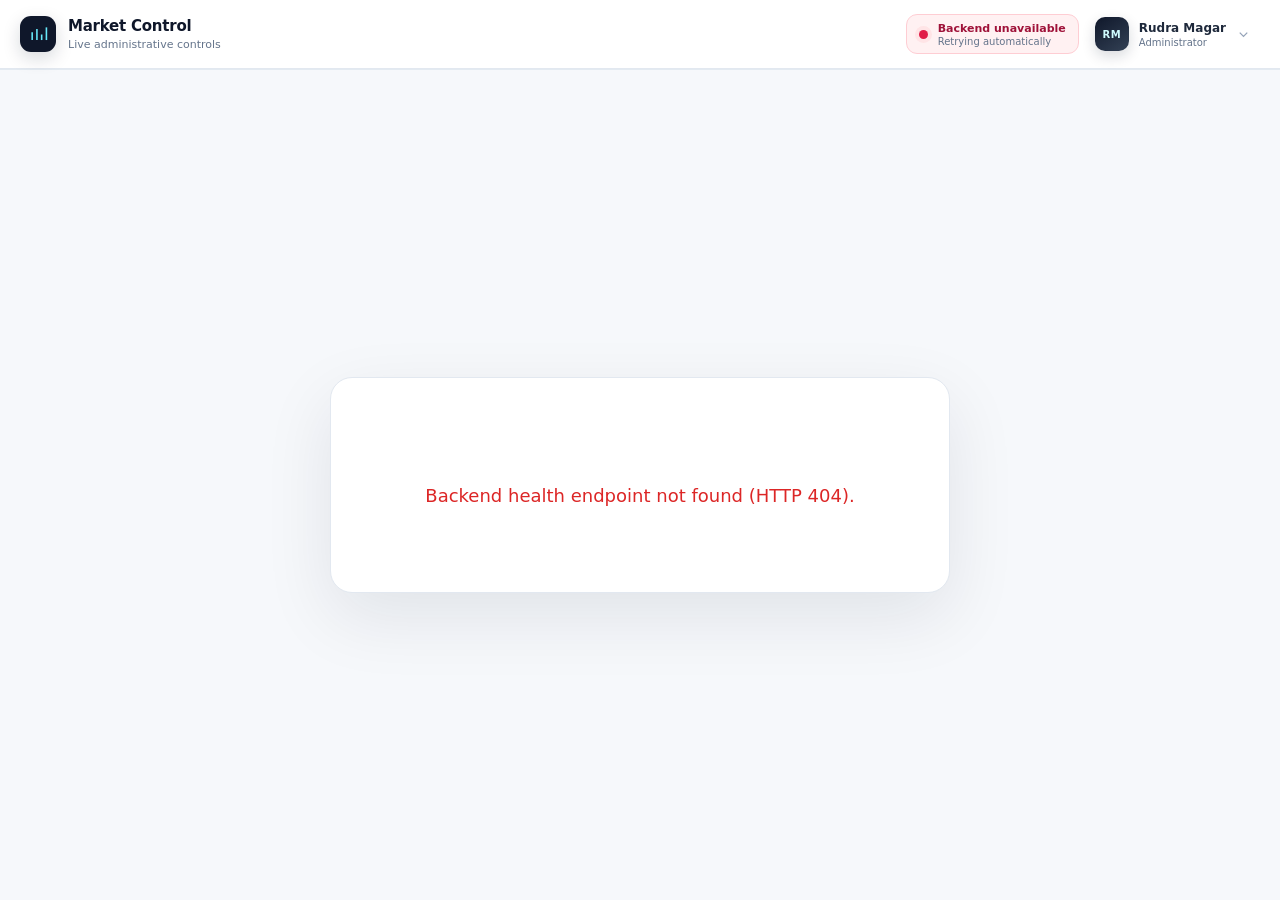
==== commit ac1a5d7e: "Manage js" ====
--- a/frontend/index.html
+++ b/frontend/index.html
@@ -68,33 +68,7 @@
         </div>
       </div>
 
-      <nav class="primary-nav" id="primary-navigation" data-primary-nav aria-label="Primary navigation">
-        <div class="primary-nav-inner">
-          <div class="primary-nav-links">
-            <a class="primary-nav-link" href="index.html" aria-current="page">Users <span class="primary-nav-count">70</span></a>
-            <a class="primary-nav-link" href="firms.html">Firms <span class="primary-nav-count">5</span></a>
-            <a class="primary-nav-link" href="markets.html">Markets <span class="primary-nav-count">3</span></a>
-
-            <div class="more-menu">
-              <button class="primary-nav-link primary-nav-link--button" type="button" data-more-menu-button aria-expanded="false" aria-controls="more-navigation-menu">
-                <span>More</span>
-                <svg width="15" height="15" viewBox="0 0 24 24" fill="none" stroke="currentColor" stroke-width="2" aria-hidden="true"><path d="m6 9 6 6 6-6"></path></svg>
-              </button>
-              <div class="more-dropdown" id="more-navigation-menu" data-more-menu-panel hidden>
-                <p class="more-dropdown-label">Future modules</p>
-                <button type="button" disabled><span>Sessions</span><small>Coming later</small></button>
-                <button type="button" disabled><span>System events</span><small>Coming later</small></button>
-                <button type="button" disabled><span>Reference data</span><small>Coming later</small></button>
-              </div>
-            </div>
-          </div>
-
-          <div class="primary-nav-context">
-            <svg width="16" height="16" viewBox="0 0 24 24" fill="none" stroke="currentColor" stroke-width="2" aria-hidden="true"><circle cx="12" cy="5" r="1"></circle><circle cx="12" cy="12" r="1"></circle><circle cx="12" cy="19" r="1"></circle></svg>
-            <span>Static preview</span>
-          </div>
-        </div>
-      </nav>
+      <nav class="primary-nav" id="primary-navigation" data-primary-nav aria-label="Primary navigation"></nav>
     </header>
 
     <main class="page">
--- a/frontend/css/output.css
+++ b/frontend/css/output.css
@@ -226,3 +226,198 @@
 }
 .sr-only { position: absolute; width: 1px; height: 1px; padding: 0; margin: -1px; overflow: hidden; clip: rect(0,0,0,0); white-space: nowrap; border: 0; }
 tr[hidden] { display: none; }
+
+/* Shared backend and DROP availability state */
+.connection--checking {
+  border-color: var(--warning-border);
+  background: var(--warning-soft);
+}
+.connection--checking .connection-dot {
+  background: #f59e0b;
+  box-shadow: 0 0 0 4px #fef3c7;
+  animation: connection-pulse 1.2s ease-in-out infinite;
+}
+.connection--checking .connection-copy strong {
+  color: #92400e;
+}
+.connection--unavailable {
+  border-color: var(--danger-border);
+  background: var(--danger-soft);
+}
+.connection--unavailable .connection-dot {
+  background: #e11d48;
+  box-shadow: 0 0 0 4px #ffe4e6;
+}
+.connection--unavailable .connection-copy strong {
+  color: #9f1239;
+}
+@keyframes connection-pulse {
+  0%, 100% { opacity: 1; }
+  50% { opacity: .45; }
+}
+
+.service-unavailable-page {
+  width: min(1440px, calc(100% - 40px));
+  min-height: calc(100vh - 69px);
+  display: grid;
+  margin: 0 auto;
+  padding: 64px 0;
+  place-items: center;
+}
+.service-unavailable-card {
+  width: min(620px, 100%);
+  padding: 42px 44px 36px;
+  border: 1px solid var(--border);
+  border-radius: 22px;
+  background: var(--surface);
+  box-shadow: 0 24px 70px rgba(15,23,42,.09);
+  text-align: center;
+}
+.service-unavailable-icon {
+  width: 64px;
+  height: 64px;
+  display: grid;
+  margin: 0 auto 20px;
+  place-items: center;
+  border: 1px solid var(--danger-border);
+  border-radius: 18px;
+  background: var(--danger-soft);
+  color: var(--danger);
+}
+.service-unavailable-eyebrow {
+  margin: 0 0 8px;
+  color: var(--brand-dark);
+  font-size: 10px;
+  font-weight: 850;
+  letter-spacing: .16em;
+  text-transform: uppercase;
+}
+.service-unavailable-title {
+  margin: 0;
+  color: var(--text);
+  font-size: clamp(26px, 4vw, 36px);
+  line-height: 1.12;
+  letter-spacing: -.035em;
+}
+.service-unavailable-message {
+  margin: 16px auto 0;
+  color: #334155;
+  font-size: 15px;
+  font-weight: 700;
+  line-height: 1.55;
+}
+.service-unavailable-description {
+  max-width: 480px;
+  margin: 8px auto 0;
+  color: var(--text-muted);
+  font-size: 13px;
+  line-height: 1.6;
+}
+.service-status-list {
+  display: grid;
+  grid-template-columns: repeat(3, minmax(0, 1fr));
+  margin: 28px 0 0;
+  overflow: hidden;
+  border: 1px solid var(--border);
+  border-radius: 14px;
+  background: var(--surface-muted);
+  text-align: left;
+}
+.service-status-list div {
+  min-width: 0;
+  padding: 14px 16px;
+  border-right: 1px solid var(--border);
+}
+.service-status-list div:last-child {
+  border-right: 0;
+}
+.service-status-list dt {
+  color: var(--text-soft);
+  font-size: 9px;
+  font-weight: 850;
+  letter-spacing: .1em;
+  text-transform: uppercase;
+}
+.service-status-list dd {
+  margin: 5px 0 0;
+  overflow: hidden;
+  color: #334155;
+  font-size: 12px;
+  font-weight: 800;
+  text-overflow: ellipsis;
+  white-space: nowrap;
+}
+.service-unavailable-actions {
+  display: flex;
+  justify-content: center;
+  margin-top: 24px;
+}
+.service-retry-button {
+  min-height: 42px;
+  display: inline-flex;
+  align-items: center;
+  gap: 9px;
+  padding: 0 17px;
+  border: 1px solid #0f172a;
+  border-radius: 10px;
+  background: #0f172a;
+  color: #fff;
+  font-size: 12px;
+  font-weight: 800;
+  transition: background .15s ease, transform .1s ease;
+}
+.service-retry-button:hover {
+  background: #1e293b;
+}
+.service-retry-button:active {
+  transform: translateY(1px);
+}
+.service-retry-button:disabled svg {
+  animation: service-retry-spin .8s linear infinite;
+}
+.service-unavailable-footnote {
+  margin: 16px 0 0;
+  color: var(--text-soft);
+  font-size: 10px;
+  line-height: 1.5;
+}
+.service-unavailable-footnote strong {
+  color: var(--text-muted);
+}
+@keyframes service-retry-spin {
+  to { transform: rotate(360deg); }
+}
+
+@media (max-width: 720px) {
+  .service-unavailable-page {
+    width: min(100% - 28px, 1440px);
+    min-height: calc(100vh - 63px);
+    padding: 34px 0;
+  }
+  .service-unavailable-card {
+    padding: 32px 22px 28px;
+    border-radius: 18px;
+  }
+  .service-status-list {
+    grid-template-columns: 1fr;
+  }
+  .service-status-list div {
+    border-right: 0;
+    border-bottom: 1px solid var(--border);
+  }
+  .service-status-list div:last-child {
+    border-bottom: 0;
+  }
+}
+
+.service-unavailable-message {
+  display: flex;
+  align-items: center;
+  justify-content: center;
+  min-height: 120px;
+  padding: 24px;
+  color: #dc2626;
+  font-size: 18px;
+  font-weight: 400;
+  text-align: center;
+}
